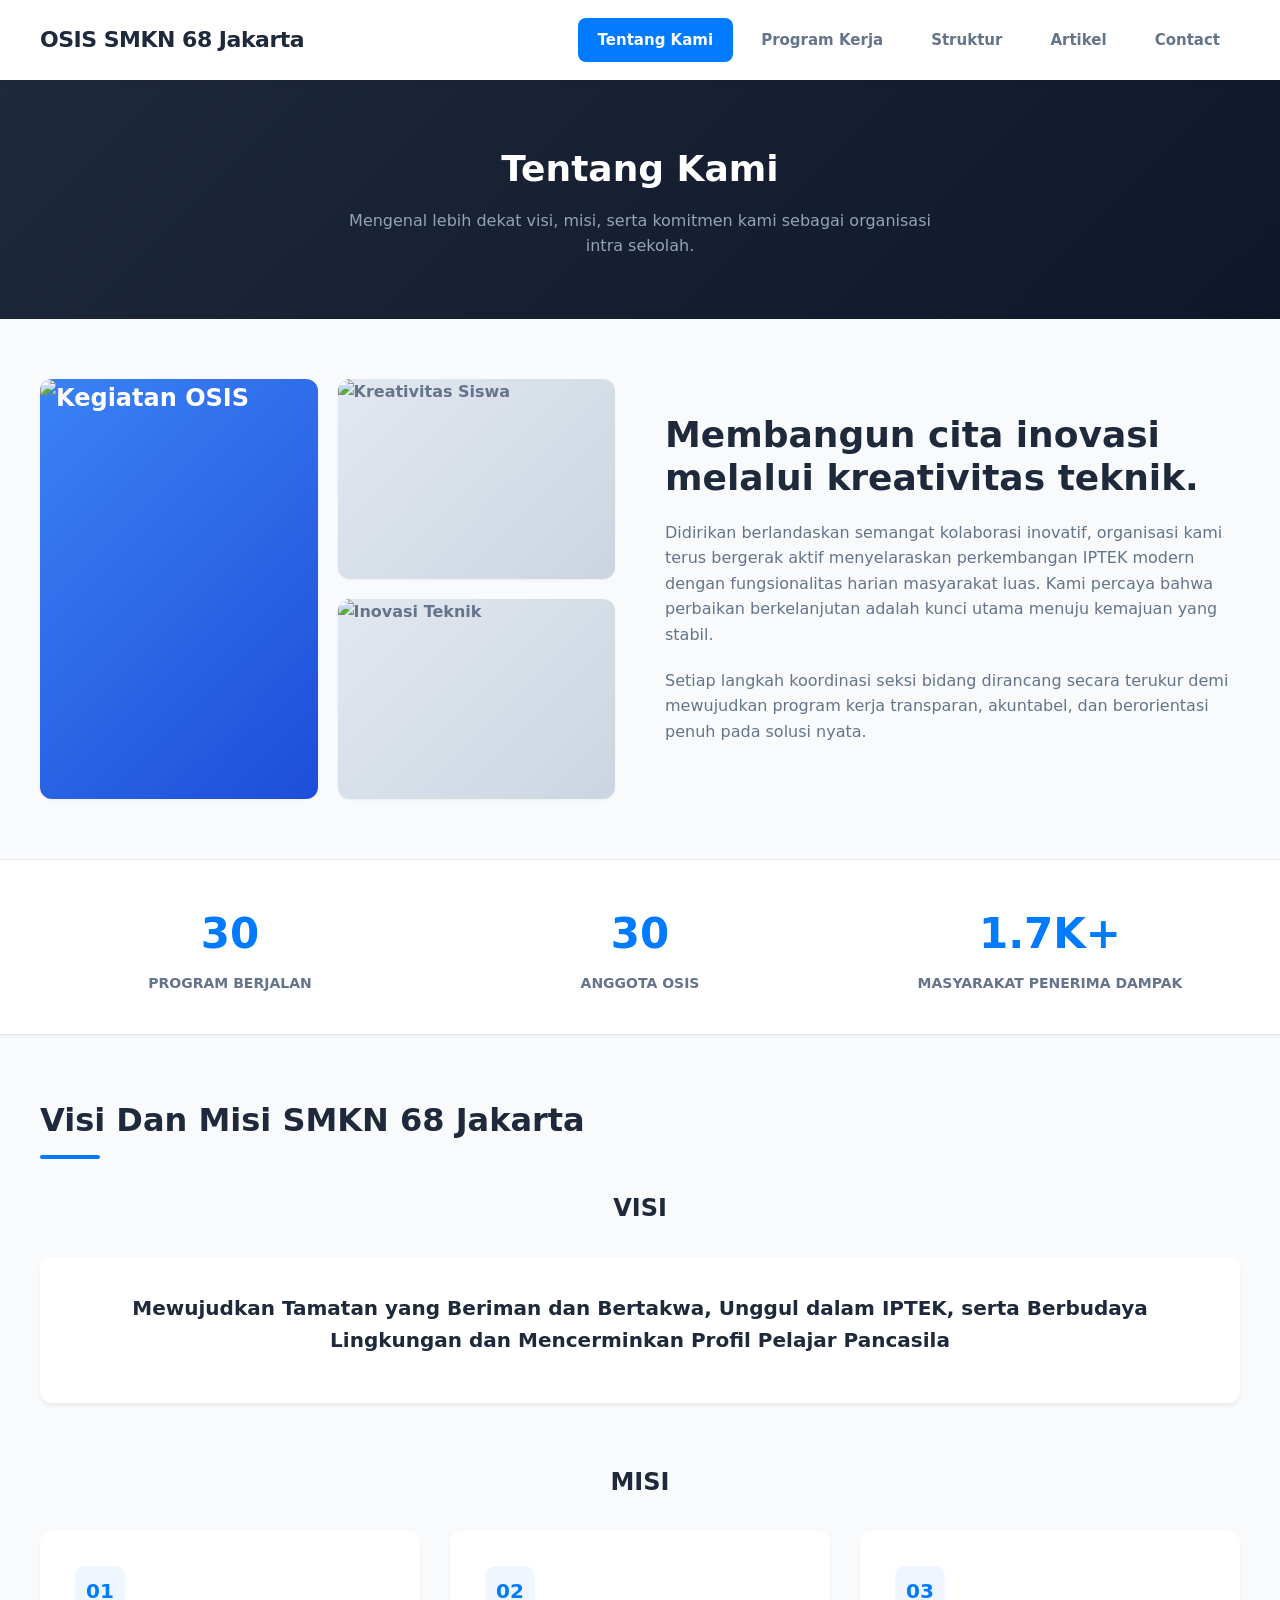
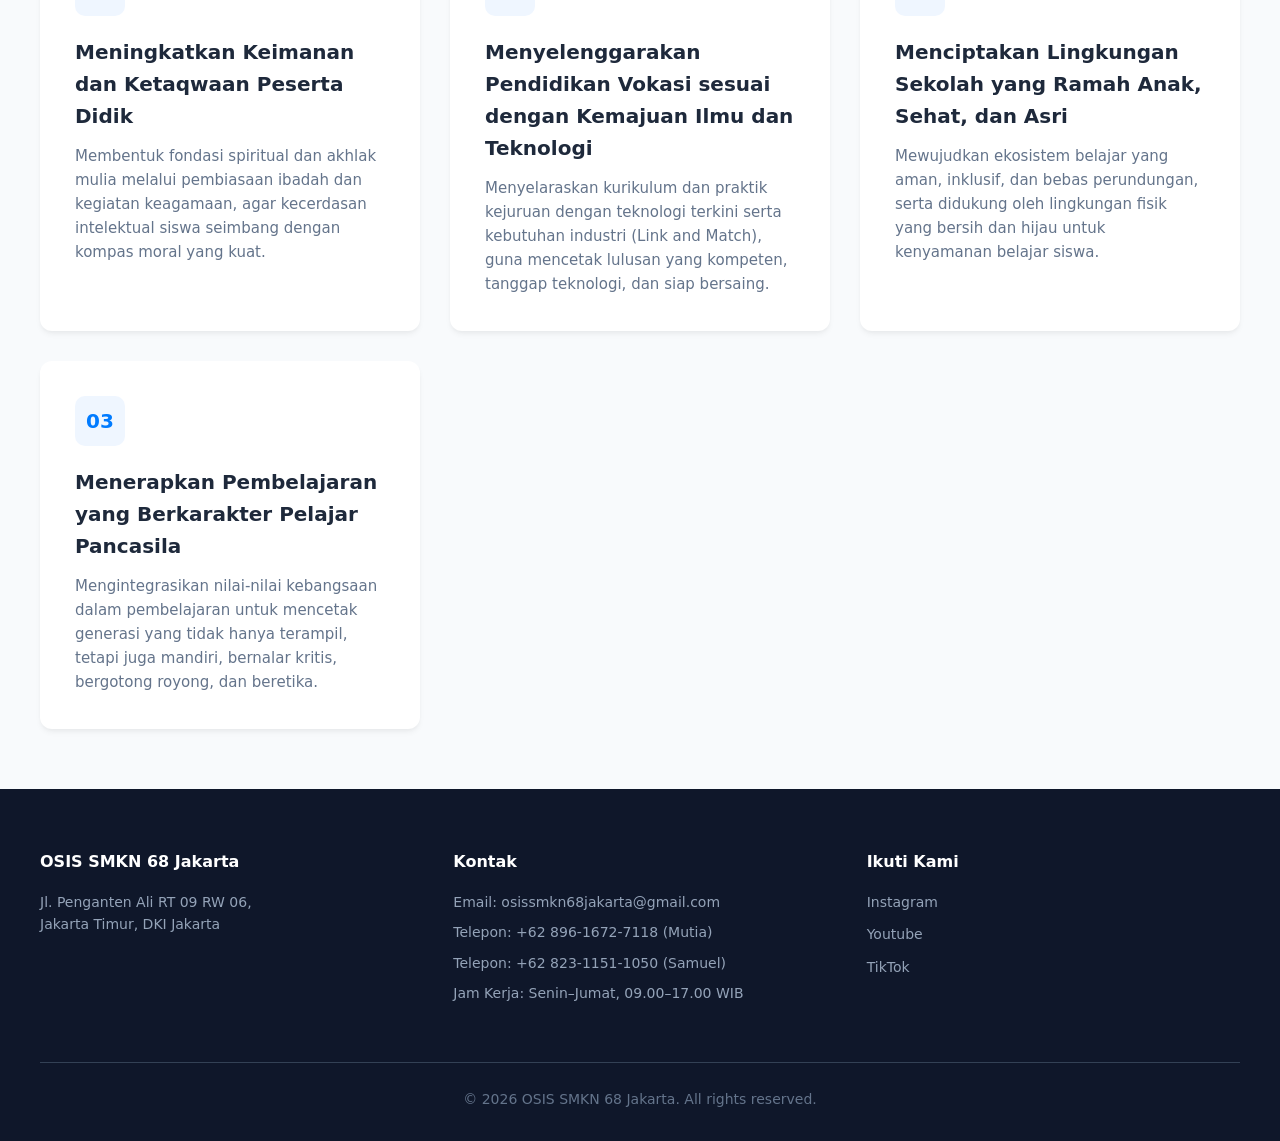
==== static/about.html @ 6176d489 "First commit of OSIS" ====
<!DOCTYPE html>
<html lang="id">
<head>
    <meta charset="UTF-8">
    <meta name="viewport" content="width=device-width, initial-scale=1.0">
    <title>Tentang Kami - OSIS SMKN 68 Jakarta</title>
    <link rel="icon" href="../img/icon.png">
    <link rel="stylesheet" href="../css/style.css">
</head>
<body>

    <div id="nav-placeholder"></div>

    <header class="subpage-banner">
        <h1>Tentang Kami</h1>
        <p>Mengenal lebih dekat visi, misi, serta komitmen kami sebagai organisasi intra sekolah.</p>
    </header>

    <section class="about-grid">
        <div class="about-graphics">
            <div class="graphic-box tall">
                <img src="https://github.com/lkssmkn68/website-osis-test/blob/main/img/covers/12ewqda.jpeg?raw=true" alt="Kegiatan OSIS">
            </div>
            <div class="graphic-box">
                <img src="https://github.com/lkssmkn68/website-osis-test/blob/main/img/covers/news3.jpg?raw=true" alt="Kreativitas Siswa">
            </div>
            <div class="graphic-box">
                <img src="https://github.com/lkssmkn68/website-osis-test/blob/main/img/covers/slad.jpeg?raw=true" alt="Inovasi Teknik">
            </div>
        </div>
        <div class="about-text-content">
            <h2>Membangun cita inovasi melalui kreativitas teknik.</h2>
            <p>Didirikan berlandaskan semangat kolaborasi inovatif, organisasi kami terus bergerak aktif menyelaraskan perkembangan IPTEK modern dengan fungsionalitas harian masyarakat luas. Kami percaya bahwa perbaikan berkelanjutan adalah kunci utama menuju kemajuan yang stabil.</p>
            <p>Setiap langkah koordinasi seksi bidang dirancang secara terukur demi mewujudkan program kerja transparan, akuntabel, dan berorientasi penuh pada solusi nyata.</p>
        </div>
    </section>

    <section class="stats-bar">
        <div class="stats-grid">
            <div class="stat-item">
                <h3>30</h3>
                <p>Program Berjalan</p>
            </div>
            <div class="stat-item">
                <h3>30</h3>
                <p>Anggota OSIS</p>
            </div>
            <div class="stat-item">
                <h3>1.7K+</h3>
                <p>Masyarakat penerima dampak</p>
            </div>
        </div>
    </section>

    <section class="pillars-section">
        <h2 class="section-title">Visi Dan Misi SMKN 68 Jakarta</h2>
        <h2 style="text-align: center;">VISI</h3>
            <div class="pillars-grid">
                <div class="pillar-card">
                    <h3 style="text-align: center;">Mewujudkan Tamatan yang Beriman dan Bertakwa, Unggul dalam IPTEK, serta Berbudaya Lingkungan dan Mencerminkan Profil Pelajar Pancasila</h3>
                </div>
            </div>

        <h2 style="text-align: center; margin-top: 5%;">MISI</h3>
        <div class="pillars-grid">
            <div class="pillar-card">
                <div class="pillar-icon">01</div>
                <h3>Meningkatkan Keimanan dan Ketaqwaan Peserta Didik</h3>
                <p>Membentuk fondasi spiritual dan akhlak mulia melalui pembiasaan ibadah dan kegiatan keagamaan, agar kecerdasan intelektual siswa seimbang dengan kompas moral yang kuat.</p>
            </div>
            <div class="pillar-card">
                <div class="pillar-icon">02</div>
                <h3>Menyelenggarakan Pendidikan Vokasi sesuai dengan Kemajuan Ilmu dan Teknologi</h3>
                <p>Menyelaraskan kurikulum dan praktik kejuruan dengan teknologi terkini serta kebutuhan industri (Link and Match), guna mencetak lulusan yang kompeten, tanggap teknologi, dan siap bersaing.</p>
            </div>
            <div class="pillar-card">
                <div class="pillar-icon">03</div>
                <h3>Menciptakan Lingkungan Sekolah yang Ramah Anak, Sehat, dan Asri</h3>
                <p>Mewujudkan ekosistem belajar yang aman, inklusif, dan bebas perundungan, serta didukung oleh lingkungan fisik yang bersih dan hijau untuk kenyamanan belajar siswa.</p>
            </div>
            <div class="pillar-card">
                <div class="pillar-icon">03</div>
                <h3>Menerapkan Pembelajaran yang Berkarakter Pelajar Pancasila</h3>
                <p>Mengintegrasikan nilai-nilai kebangsaan dalam pembelajaran untuk mencetak generasi yang tidak hanya terampil, tetapi juga mandiri, bernalar kritis, bergotong royong, dan beretika.</p>
            </div>
        </div>
    </section>

    <div id="footer-placeholder"></div>

    <script type="module" src="../js/app.js"></script>
</body>
</html>
---- css/style.css ----
/* ==========================================================================
   1. GLOBAL SYSTEM SETTINGS & VARIABLES
   ========================================================================== */
   :root {
    --primary: #007bff;
    --primary-hover: #0056b3;
    --bg-main: #f8fafc;
    --bg-card: #ffffff;
    --text-dark: #1e293b;
    --text-muted: #64748b;
    --text-light: #f1f5f9;
    --shadow-sm: 0 1px 3px rgba(0,0,0,0.05);
    --shadow-md: 0 4px 6px -1px rgba(0,0,0,0.05), 0 2px 4px -1px rgba(0,0,0,0.03);
    --shadow-lg: 0 10px 15px -3px rgba(0,0,0,0.07), 0 4px 6px -2px rgba(0,0,0,0.03);
    --radius: 12px;
    --transition: all 0.3s cubic-bezier(0.4, 0, 0.2, 1);
    --line-color: #cbd5e1;
}

* {
    margin: 0;
    padding: 0;
    box-sizing: border-box;
    font-family: 'Segoe UI', system-ui, -apple-system, sans-serif;
}

body {
    background-color: var(--bg-main);
    color: var(--text-dark);
    display: flex;
    flex-direction: column;
    min-height: 100vh;
    line-height: 1.6;
}

/* ==========================================================================
   2. NAVIGATION & FOOTER (shared components)
   ========================================================================== */
.topbar {
    display: flex;
    justify-content: space-between;
    align-items: center;
    background-color: var(--bg-card);
    padding: 18px 40px;
    box-shadow: var(--shadow-sm);
    position: sticky;
    top: 0;
    z-index: 100;
}

.logo a {
    font-size: 22px;
    font-weight: 800;
    color: var(--text-dark);
    text-decoration: none;
    letter-spacing: -0.5px;
}

.nav-links {
    display: flex;
    gap: 8px;
}

.nav-btn {
    background: none;
    border: none;
    padding: 10px 20px;
    font-size: 15px;
    font-weight: 600;
    color: var(--text-muted);
    cursor: pointer;
    border-radius: 8px;
    transition: var(--transition);
    text-decoration: none;
    display: inline-block;
}

.nav-btn:hover {
    background-color: #f1f5f9;
    color: var(--text-dark);
}

.nav-btn.active {
    background-color: var(--primary);
    color: #ffffff;
}

.site-footer {
    background-color: #0f172a;
    color: var(--text-light);
    padding: 60px 40px 30px;
    margin-top: auto;
}

.footer-content {
    display: grid;
    grid-template-columns: repeat(auto-fit, minmax(220px, 1fr));
    max-width: 1200px;
    margin: 0 auto;
    gap: 40px;
}

.footer-section h4 {
    margin-bottom: 16px;
    font-size: 16px;
    color: #ffffff;
    font-weight: 700;
}

.footer-section p {
    margin-bottom: 8px;
    font-size: 14px;
    color: #94a3b8;
    line-height: 1.6;
}

.footer-section.socials {
    display: flex;
    flex-direction: column;
}

.footer-section.socials a {
    color: #94a3b8;
    text-decoration: none;
    margin-bottom: 10px;
    font-size: 14px;
    transition: var(--transition);
}

.footer-section.socials a:hover {
    color: var(--primary);
    transform: translateX(4px);
}

.footer-bottom {
    text-align: center;
    margin-top: 50px;
    padding-top: 25px;
    border-top: 1px solid #334155;
    font-size: 14px;
    color: #64748b;
}

/* ==========================================================================
   3. SUBPAGE BANNER
   ========================================================================== */
.subpage-banner {
    background: linear-gradient(135deg, #1e293b 0%, #0f172a 100%);
    color: #ffffff;
    padding: 60px 40px;
    text-align: center;
}

.subpage-banner h1 {
    font-size: 36px;
    font-weight: 800;
    margin-bottom: 10px;
}

.subpage-banner p {
    color: #94a3b8;
    font-size: 16px;
    max-width: 600px;
    margin: 0 auto;
}

/* ==========================================================================
   4. HOME PAGE
   ========================================================================== */
.hero-container {
    position: relative;
    width: 100%;
    height: 65vh;
    min-height: 450px;
    overflow: hidden;
    display: flex;
    align-items: center;        /* vertical center */
    justify-content: flex-start; /* horizontal left */
}

.hero-slide {
    position: absolute;
    top: 0; left: 0;
    width: 100%; height: 100%;
    background-size: cover;
    background-position: center;
    opacity: 0;
    transition: opacity 1.2s ease-in-out;
    z-index: 1;
}

.hero-slide.active { opacity: 1; }

.hero-overlay {
    position: absolute;
    top: 0; left: 0; width: 100%; height: 100%;
    background: rgba(15, 23, 42, 0.6);
    z-index: 2;
}

.hero-content {
    position: relative;
    z-index: 3;
    color: #ffffff;
    max-width: 800px;
    padding: 0 60px;
    display: flex;
    flex-direction: column;
    align-items: flex-start;    /* children align left */
}

.hero-logo {
    position: absolute;
    right: 60px; /* Pushes the logo to the right edge */
    top: 50%; /* Pushes it down to the middle */
    transform: translateY(-50%); /* Ensures it is perfectly centered vertically */
    width: 120px; /* You can adjust this size */
    height: 120px;
    object-fit: contain;
    filter: drop-shadow(0 2px 8px rgba(0,0,0,0.4));
    z-index: 4; /* Keeps it above the slideshow overlay */
}

.hero-title { font-size: 52px; font-weight: 800; margin-bottom: 15px; line-height: 1.15; }
.hero-subtitle { font-size: 20px; color: #cbd5e1; }

.quote-section {
    max-width: 1000px;
    width: calc(100% - 40px);
    margin: 80px auto 40px auto;
    text-align: center;
}

.quote-tagline {
    display: block;
    font-size: 13px;
    font-weight: 700;
    text-transform: uppercase;
    color: var(--primary);
    letter-spacing: 2px;
    margin-bottom: 15px;
}

.quote-text {
    font-size: 32px;
    font-weight: 300;
    color: var(--text-dark);
    line-height: 1.4;
    font-style: italic;
}

.about-section {
    background-color: var(--bg-card);
    width: 100%;
    padding: 70px 40px;
    border-top: 1px solid #e2e8f0;
    border-bottom: 1px solid #e2e8f0;
    margin-bottom: 60px;
}

.about-container { max-width: 900px; margin: 0 auto; text-align: center; }
.about-container h2 { font-size: 32px; margin-bottom: 20px; font-weight: 800; }
.about-container p { font-size: 17px; color: var(--text-muted); line-height: 1.8; }

.news-section { max-width: 1200px; width: calc(100% - 40px); margin: 0 auto 80px auto; }

.section-title {
    font-size: 32px;
    font-weight: 800;
    margin-bottom: 30px;
    position: relative;
    padding-bottom: 12px;
}

.section-title::after {
    content: '';
    position: absolute;
    bottom: 0; left: 0;
    width: 60px; height: 4px;
    background-color: var(--primary);
    border-radius: 2px;
}

.news-grid {
    display: grid;
    grid-template-columns: repeat(auto-fit, minmax(300px, 1fr));
    gap: 30px;
}

.news-card {
    background-color: var(--bg-card);
    border-radius: var(--radius);
    overflow: hidden;
    box-shadow: var(--shadow-md);
    display: flex;
    flex-direction: column;
    transition: var(--transition);
    border: 1px solid #e2e8f0;
}

.news-card:hover { transform: translateY(-6px); box-shadow: var(--shadow-lg); }
.news-image-wrapper { width: 100%; height: 200px; overflow: hidden; background-color: #e2e8f0; }
.news-image { width: 100%; height: 100%; object-fit: cover; transition: transform 0.4s ease; }
.news-card:hover .news-image { transform: scale(1.05); }
.news-body { padding: 25px; display: flex; flex-direction: column; flex-grow: 1; }
.news-date { font-size: 12px; color: var(--text-muted); margin-bottom: 10px; font-weight: 700; text-transform: uppercase; }
.news-title { font-size: 18px; font-weight: 700; margin-bottom: 12px; line-height: 1.4; }
.news-excerpt { font-size: 14px; color: var(--text-muted); margin-bottom: 20px; }
.news-link { font-size: 14px; color: var(--primary); text-decoration: none; font-weight: 700; margin-top: auto; }
.news-link:hover { text-decoration: underline; }

/* ==========================================================================
   5. ABOUT PAGE
   ========================================================================== */
.about-grid {
    max-width: 1200px;
    width: calc(100% - 40px);
    margin: 60px auto;
    display: grid;
    grid-template-columns: 1fr 1fr;
    gap: 50px;
    align-items: center;
}

.about-graphics {
    display: grid;
    grid-template-columns: 1fr 1fr;
    gap: 20px;
}

.graphic-box {
    background: linear-gradient(135deg, #e2e8f0 0%, #cbd5e1 100%);
    height: 200px;
    border-radius: var(--radius);
    display: flex;
    align-items: center;
    justify-content: center;
    color: var(--text-muted);
    font-weight: 600;
    box-shadow: var(--shadow-sm);
    overflow: hidden; /* Tambahkan ini agar sudut gambar ikut membulat */
}

.graphic-box img {
    width: 100%;
    height: 100%;
    object-fit: cover; /* Membuat gambar memenuhi kotak dengan proporsional */
    display: block;
}

.graphic-box.tall { grid-row: span 2; height: 420px; background: linear-gradient(135deg, #3b82f6 0%, #1d4ed8 100%); color: #ffffff; font-size: 24px; }
.about-text-content h2 { font-size: 36px; font-weight: 800; margin-bottom: 20px; line-height: 1.2; }
.about-text-content p { color: var(--text-muted); margin-bottom: 20px; font-size: 16px; }

.stats-bar {
    background-color: var(--bg-card);
    padding: 40px;
    box-shadow: var(--shadow-sm);
    border-top: 1px solid #e2e8f0;
    border-bottom: 1px solid #e2e8f0;
}

.stats-grid {
    max-width: 1200px;
    margin: 0 auto;
    display: grid;
    grid-template-columns: repeat(auto-fit, minmax(200px, 1fr));
    gap: 30px;
    text-align: center;
}

.stat-item h3 { font-size: 42px; font-weight: 800; color: var(--primary); margin-bottom: 5px; }
.stat-item p { font-size: 14px; font-weight: 700; color: var(--text-muted); text-transform: uppercase; }

.pillars-section { max-width: 1200px; width: calc(100% - 40px); margin: 60px auto; }
.pillars-grid { display: grid; grid-template-columns: repeat(auto-fit, minmax(280px, 1fr)); gap: 30px; margin-top: 30px; }
.pillar-card { background: var(--bg-card); padding: 35px; border-radius: var(--radius); box-shadow: var(--shadow-md); transition: var(--transition); }
.pillar-card:hover { transform: translateY(-4px); box-shadow: var(--shadow-lg); }
.pillar-icon { width: 50px; height: 50px; background: #eff6ff; border-radius: 10px; margin-bottom: 20px; display: flex; align-items: center; justify-content: center; color: var(--primary); font-weight: 800; font-size: 20px; }
.pillar-card h3 { font-size: 20px; margin-bottom: 12px; font-weight: 700; }
.pillar-card p { color: var(--text-muted); font-size: 15px; }

/* ==========================================================================
   6. PROGRAM KERJA
   ========================================================================== */
.proker-container { max-width: 900px; width: calc(100% - 40px); margin: 60px auto; }
.sekbid-accordion { background: var(--bg-card); border-radius: var(--radius); box-shadow: var(--shadow-md); margin-bottom: 20px; overflow: hidden; border: 1px solid #e2e8f0; }

.accordion-toggle { display: none; }
.accordion-header {
    padding: 24px 30px;
    background: var(--bg-card);
    display: flex;
    justify-content: space-between;
    align-items: center;
    cursor: pointer;
    font-size: 18px;
    font-weight: 700;
    transition: var(--transition);
    user-select: none;
}

.accordion-header:hover { background-color: #f8fafc; }
.accordion-icon { width: 24px; height: 24px; display: flex; align-items: center; justify-content: center; font-weight: bold; color: var(--text-muted); transition: transform 0.3s ease; }
.accordion-content { max-height: 0; overflow: hidden; transition: max-height 0.4s cubic-bezier(0, 1, 0, 1); background-color: #f8fafc; padding: 0 30px; }
.accordion-toggle:checked ~ .accordion-content { max-height: 2000px; padding: 30px; border-top: 1px solid #e2e8f0; }
.accordion-toggle:checked ~ .accordion-header .accordion-icon { transform: rotate(135deg); color: var(--primary); }

.proker-item-card {
    background: var(--bg-card);
    padding: 25px;
    border-radius: 8px;
    margin-bottom: 20px;
    box-shadow: var(--shadow-sm);
    border-left: 4px solid var(--primary);
}

.proker-item-card:last-child { margin-bottom: 0; }
.proker-meta { display: flex; gap: 15px; margin-bottom: 10px; flex-wrap: wrap; }
.badge { background: #f1f5f9; color: var(--text-dark); padding: 4px 12px; border-radius: 20px; font-size: 12px; font-weight: 700; text-transform: uppercase; }
.badge.status-running { background: #dcfce7; color: #15803d; }
.proker-item-card h4 { font-size: 18px; margin-bottom: 10px; font-weight: 700; }
.proker-item-card p { color: var(--text-muted); font-size: 14px; }

/* ==========================================================================
   7. STRUKTUR ORGANISASI — Clean data-driven org chart
   ========================================================================== */
.structure-wrapper {
    max-width: 1400px;
    width: calc(100% - 40px);
    margin: 60px auto;
    overflow-x: auto;
}

.org-chart {
    display: flex;
    flex-direction: column;
    align-items: center;
    gap: 0;
    min-width: 900px;
}

/* Shared node appearance */
.org-node {
    background: var(--bg-card);
    border: 1px solid #e2e8f0;
    border-radius: 10px;
    padding: 16px 24px;
    text-align: center;
    box-shadow: var(--shadow-md);
    transition: var(--transition);
    min-width: 200px;
}

.org-node:hover {
    box-shadow: var(--shadow-lg);
    transform: translateY(-2px);
}

.org-node__name {
    font-size: 14px;
    font-weight: 700;
    color: var(--text-dark);
    margin-bottom: 4px;
}

.org-node__role {
    font-size: 12px;
    color: var(--text-muted);
}

/* Main nodes (spine) — slightly accented */
.org-node--main {
    border-top: 3px solid var(--primary);
    min-width: 240px;
}

/* Wing nodes (sekretaris / bendahara) */
.org-node--wing {
    background: #f0f7ff;
    border-color: #bfdbfe;
    min-width: 180px;
}

/* Sekbid leader nodes */
.org-node--sekbid {
    border-top: 3px solid #10b981;
    min-width: 170px;
    font-size: 13px;
}

/* Vertical spine column */
.org-col--spine {
    display: flex;
    flex-direction: column;
    align-items: center;
}

/* Connector line between nodes */
.org-connector {
    width: 2px;
    height: 30px;
    background: var(--line-color);
    margin: 0 auto;
}

/* Three-column mid row */
.org-row--mid {
    display: grid;
    grid-template-columns: 220px 1fr 220px;
    gap: 0 40px;
    align-items: start;
    width: 100%;
    position: relative;
    margin-top: 0;
}

/* Horizontal connector above mid-row (line from spine to wings) */
.org-row--mid::before {
    content: '';
    position: absolute;
    top: 0;
    left: 0; right: 0;
    height: 2px;
    background: var(--line-color);
    display: none; /* Handled via padding top of each col */
}

.org-col--wing {
    display: flex;
    flex-direction: column;
    align-items: center;
    gap: 16px;
    padding-top: 30px;
}

.org-col--center {
    display: flex;
    flex-direction: column;
    align-items: center;
}

/* Sekbid row — horizontal strip of columns */
.org-row--sekbid {
    display: flex;
    gap: 16px;
    justify-content: center;
    flex-wrap: wrap;
    width: 100%;
}

.org-col--sekbid {
    display: flex;
    flex-direction: column;
    align-items: center;
    gap: 12px;
    flex: 1;
    min-width: 150px;
    max-width: 200px;
}

/* Department card */
.org-dept {
    background: #f8fafc;
    border: 1px solid #e2e8f0;
    border-radius: 8px;
    padding: 12px 14px;
    text-align: center;
    width: 100%;
    font-size: 12px;
}

.org-dept__name {
    font-weight: 700;
    color: var(--text-dark);
    margin-bottom: 6px;
    font-size: 12px;
}

.org-dept__members {
    color: var(--text-muted);
    font-size: 11px;
    line-height: 1.6;
}

/* ==========================================================================
   8. CONTACTS PAGE
   ========================================================================== */
.contact-grid {
    max-width: 1200px;
    width: calc(100% - 40px);
    margin: 60px auto;
    display: grid;
    grid-template-columns: 1fr 1fr;
    gap: 40px;
}

.contact-info-panel { display: flex; flex-direction: column; gap: 30px; }
.info-card-modern { background: var(--bg-card); padding: 30px; border-radius: var(--radius); box-shadow: var(--shadow-md); border: 1px solid #e2e8f0; }
.info-card-modern h3 { font-size: 20px; margin-bottom: 20px; font-weight: 800; }
.info-row { display: flex; gap: 15px; margin-bottom: 15px; font-size: 15px; }
.info-row:last-child { margin-bottom: 0; }
.info-label { font-weight: 700; color: var(--text-dark); min-width: 100px; }
.info-val { color: var(--text-muted); }

.map-embed-container { background-color: #cbd5e1; height: 300px; border-radius: var(--radius); overflow: hidden; box-shadow: var(--shadow-md); }
.map-embed-container iframe { width: 100%; height: 100%; border: 0; }

.contact-form-panel { background: var(--bg-card); padding: 40px; border-radius: var(--radius); box-shadow: var(--shadow-md); border: 1px solid #e2e8f0; }
.contact-form-panel h3 { font-size: 22px; font-weight: 800; margin-bottom: 25px; }
.form-group { margin-bottom: 20px; }
.form-label { display: block; font-size: 14px; font-weight: 700; color: var(--text-dark); margin-bottom: 8px; }
.form-input { width: 100%; padding: 12px 16px; border: 1px solid #cbd5e1; border-radius: 8px; font-size: 15px; color: var(--text-dark); background-color: #f8fafc; transition: var(--transition); }
.form-input:focus { outline: none; border-color: var(--primary); background-color: #ffffff; box-shadow: 0 0 0 3px rgba(0,123,255,0.15); }
textarea.form-input { resize: vertical; min-height: 120px; }

.submit-btn { width: 100%; background-color: var(--primary); color: #ffffff; border: none; padding: 14px; font-size: 16px; font-weight: 700; border-radius: 8px; cursor: pointer; transition: var(--transition); }
.submit-btn:hover { background-color: var(--primary-hover); transform: translateY(-1px); box-shadow: var(--shadow-md); }

/* ==========================================================================
   9. ARTICLES LIST PAGE
   ========================================================================== */
.news-portal-layout {
    max-width: 1200px;
    width: calc(100% - 40px);
    margin: 50px auto;
    display: grid;
    grid-template-columns: 1fr 300px;
    gap: 40px;
    align-items: start;
}

.news-main-feed { display: flex; flex-direction: column; gap: 40px; }

.feed-subtitle {
    font-size: 22px;
    font-weight: 800;
    border-bottom: 2px solid #e2e8f0;
    padding-bottom: 10px;
    color: var(--text-dark);
}

.featured-news-hero-card {
    background-color: var(--bg-card);
    border-radius: var(--radius);
    overflow: hidden;
    box-shadow: var(--shadow-md);
    display: grid;
    grid-template-columns: 1.2fr 1fr;
    border: 1px solid #e2e8f0;
    transition: var(--transition);
}

.featured-news-hero-card:hover { box-shadow: var(--shadow-lg); transform: translateY(-3px); }

.featured-hero-img-box { width: 100%; height: 100%; min-height: 280px; overflow: hidden; }
.featured-hero-img-box img { width: 100%; height: 100%; object-fit: cover; transition: transform 0.4s ease; }
.featured-news-hero-card:hover .featured-hero-img-box img { transform: scale(1.04); }

.featured-hero-body { padding: 40px; display: flex; flex-direction: column; justify-content: center; }
.featured-hero-body h2 { font-size: 26px; font-weight: 800; margin: 12px 0; line-height: 1.3; color: var(--text-dark); }
.featured-hero-body p { color: var(--text-muted); font-size: 15px; margin-bottom: 25px; }

.featured-read-btn {
    background-color: var(--primary);
    color: #ffffff;
    text-decoration: none;
    padding: 10px 20px;
    font-weight: 700;
    border-radius: 6px;
    display: inline-block;
    transition: var(--transition);
    text-align: center;
    align-self: flex-start;
}
.featured-read-btn:hover { background-color: var(--primary-hover); }

/* Sidebar */
.news-sidebar { position: sticky; top: 100px; display: flex; flex-direction: column; gap: 25px; }
.sidebar-widget { background: var(--bg-card); padding: 22px; border-radius: var(--radius); box-shadow: var(--shadow-sm); border: 1px solid #e2e8f0; }
.sidebar-widget h3 { font-size: 16px; font-weight: 800; margin-bottom: 14px; padding-bottom: 8px; border-bottom: 2px solid #f1f5f9; }
.widget-list { list-style: none; }
.widget-list li { margin-bottom: 8px; }
.widget-list li:last-child { margin-bottom: 0; }
.widget-list li a { text-decoration: none; color: var(--text-muted); font-size: 14px; font-weight: 600; display: flex; justify-content: space-between; align-items: center; padding: 8px 10px; border-radius: 6px; transition: var(--transition); }
.widget-list li a:hover, .widget-list li a.active { background-color: #eff6ff; color: var(--primary); }
.widget-list li a span { background-color: #e2e8f0; padding: 2px 8px; border-radius: 12px; font-size: 11px; color: #333; }

/* ==========================================================================
   10. SINGLE ARTICLE READER
   ========================================================================== */
.single-reading-view { max-width: 860px; width: calc(100% - 40px); margin: 50px auto 80px; }
.reading-content-wrapper { background-color: var(--bg-card); padding: 60px; border-radius: var(--radius); box-shadow: var(--shadow-md); border: 1px solid #e2e8f0; }

.back-to-feed-link { color: var(--primary); font-size: 15px; font-weight: 700; text-decoration: none; display: inline-block; margin-bottom: 40px; transition: var(--transition); }
.back-to-feed-link:hover { transform: translateX(-4px); }

.article-header { margin-bottom: 40px; text-align: center; }
.article-category { display: inline-block; background-color: #e0f2fe; color: #0284c7; padding: 6px 14px; border-radius: 20px; font-size: 12px; font-weight: 700; margin-bottom: 20px; text-transform: uppercase; letter-spacing: 1px; }
.article-header h1 { font-size: 40px; font-weight: 800; line-height: 1.25; margin-bottom: 25px; color: var(--text-dark); }
.article-meta { display: flex; align-items: center; justify-content: center; gap: 15px; }
.author-avatar { width: 48px; height: 48px; border-radius: 50%; object-fit: cover; }
.meta-details { display: flex; flex-direction: column; text-align: left; }
.author-name { font-weight: 700; font-size: 15px; color: var(--text-dark); }
.publish-date { font-size: 13px; color: var(--text-muted); }

.article-featured-image { margin: 0 0 40px 0; }
.article-featured-image img { width: 100%; height: auto; max-height: 480px; object-fit: cover; border-radius: var(--radius); }
.article-featured-image figcaption, .article-inline-image figcaption { text-align: center; font-size: 13px; color: #64748b; margin-top: 10px; font-style: italic; }

.article-inline-image { margin: 36px 0; }
.article-inline-image img { width: 100%; height: auto; border-radius: var(--radius); display: block; }

/* Article body typography */
.article-content { max-width: 700px; margin: 0 auto; }
.article-content p:first-child { font-size: 19px; color: #334155; line-height: 1.8; font-weight: 500; }
.article-content h2 { font-size: 26px; font-weight: 800; margin: 40px 0 18px; color: var(--text-dark); line-height: 1.3; }
.article-content h3 { font-size: 20px; font-weight: 700; margin: 32px 0 14px; color: var(--text-dark); }
.article-content p { font-size: 17px; color: #334155; line-height: 1.85; margin-bottom: 22px; }
.article-content ul, .article-content ol { margin: 0 0 24px 28px; color: #334155; font-size: 17px; line-height: 1.85; }
.article-content li { margin-bottom: 10px; }
.article-content li strong { color: var(--text-dark); }
.article-content blockquote { border-left: 4px solid var(--primary); background-color: #f0f7ff; padding: 22px 28px; font-size: 19px; font-style: italic; color: #475569; margin: 36px 0; border-radius: 0 8px 8px 0; line-height: 1.6; }
.article-content hr { border: none; border-top: 2px solid #e2e8f0; margin: 40px 0; }
.article-content code { background: #f1f5f9; padding: 2px 6px; border-radius: 4px; font-size: 14px; font-family: 'Courier New', monospace; }

/* ==========================================================================
   11. RESPONSIVE
   ========================================================================== */
@media (max-width: 1024px) {
    .org-row--mid {
        grid-template-columns: 1fr;
    }
    .org-col--wing {
        flex-direction: row;
        flex-wrap: wrap;
        justify-content: center;
        padding-top: 0;
    }
    .org-row--sekbid {
        flex-wrap: wrap;
    }
}

@media (max-width: 968px) {
    .about-grid, .contact-grid { grid-template-columns: 1fr; gap: 40px; }
    .about-graphics { order: 2; }
    .featured-news-hero-card { grid-template-columns: 1fr; }
    .featured-hero-img-box { min-height: 220px; }
    .news-portal-layout { grid-template-columns: 1fr; }
    .news-sidebar { position: static; }
}

@media (max-width: 768px) {
    .topbar { flex-direction: column; align-items: flex-start; padding: 15px 20px; gap: 12px; }
    .nav-links {
        display: flex;
        flex-direction: row;
        flex-wrap: nowrap;
        overflow-x: auto;
        width: 100%;
        padding-bottom: 6px;
        -webkit-overflow-scrolling: touch;
        -ms-overflow-style: none;
        scrollbar-width: none;
    }
    .nav-links::-webkit-scrollbar { display: none; }
    .nav-btn { white-space: nowrap; flex-shrink: 0; padding: 8px 14px; font-size: 14px; }

    .hero-container { height: 50vh; min-height: 300px; }
    .hero-content { padding: 0 24px; }
    .hero-title { font-size: 32px; }
    .hero-subtitle { font-size: 16px; }
    .quote-text { font-size: 24px; }

    .structure-wrapper { padding: 10px; }
    .org-chart { min-width: auto; }
    .org-row--mid { grid-template-columns: 1fr; gap: 20px; }
    .org-row--sekbid { gap: 12px; }
    .org-col--sekbid { min-width: 130px; }

    .reading-content-wrapper { padding: 30px 20px; }
    .article-header h1 { font-size: 28px; }
    .article-content p:first-child { font-size: 17px; }
}
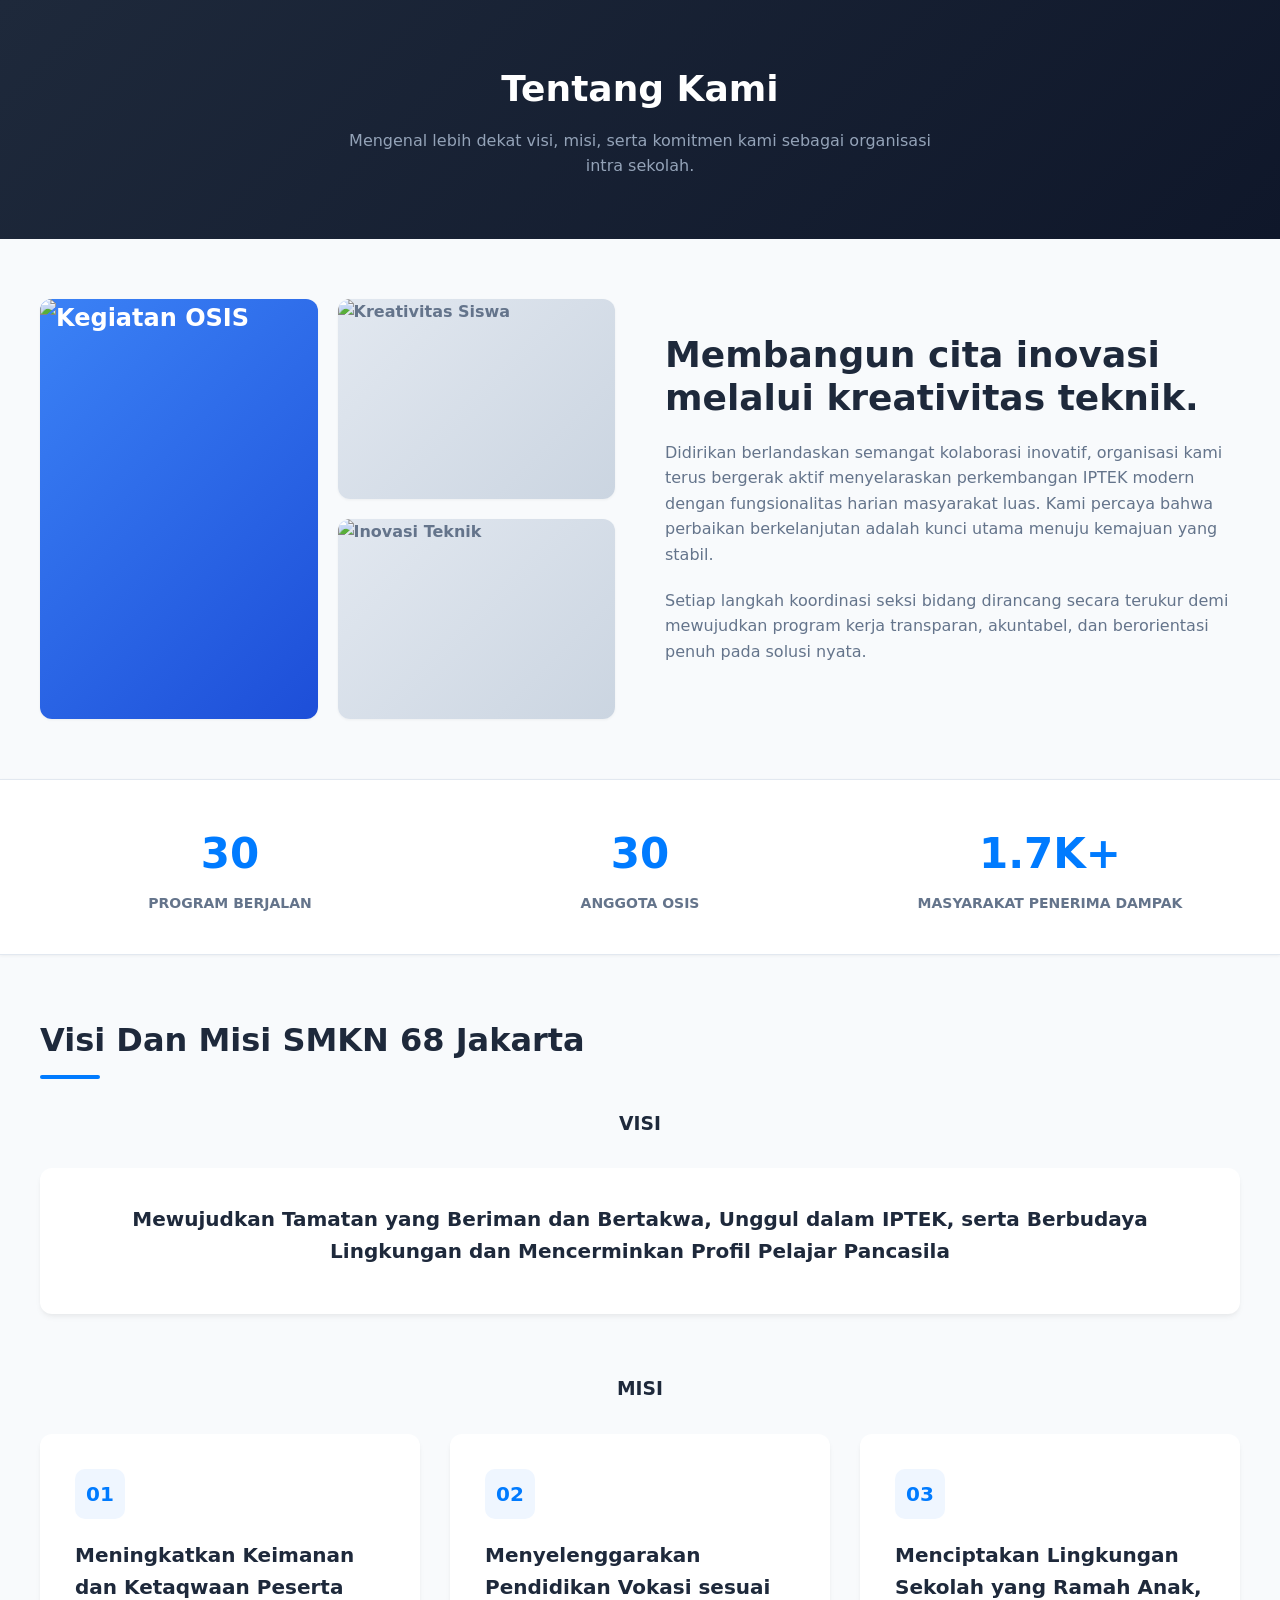
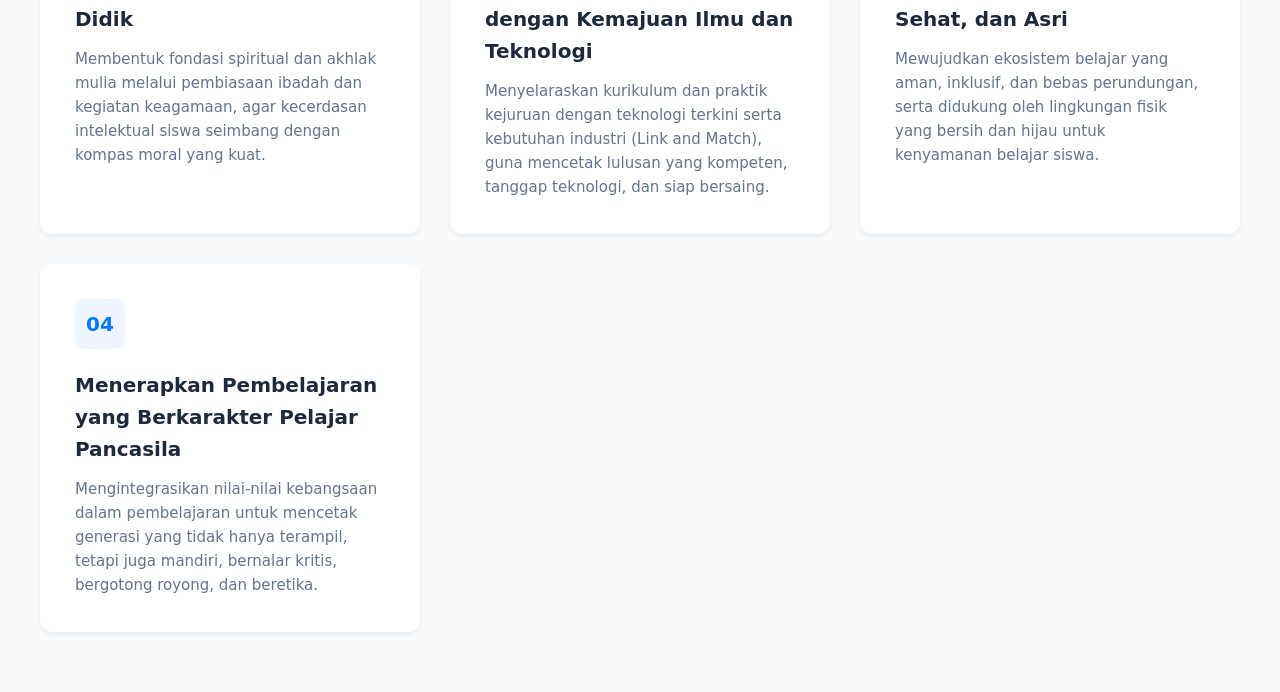
==== commit 19edb195: "Trying to fix...?" ====
--- a/static/about.html
+++ b/static/about.html
@@ -54,14 +54,15 @@
 
     <section class="pillars-section">
         <h2 class="section-title">Visi Dan Misi SMKN 68 Jakarta</h2>
-        <h2 style="text-align: center;">VISI</h3>
-            <div class="pillars-grid">
-                <div class="pillar-card">
-                    <h3 style="text-align: center;">Mewujudkan Tamatan yang Beriman dan Bertakwa, Unggul dalam IPTEK, serta Berbudaya Lingkungan dan Mencerminkan Profil Pelajar Pancasila</h3>
-                </div>
+
+        <h3 style="text-align: center;">VISI</h3>
+        <div class="pillars-grid">
+            <div class="pillar-card">
+                <h3 style="text-align: center;">Mewujudkan Tamatan yang Beriman dan Bertakwa, Unggul dalam IPTEK, serta Berbudaya Lingkungan dan Mencerminkan Profil Pelajar Pancasila</h3>
             </div>
+        </div>
 
-        <h2 style="text-align: center; margin-top: 5%;">MISI</h3>
+        <h3 style="text-align: center; margin-top: 5%;">MISI</h3>
         <div class="pillars-grid">
             <div class="pillar-card">
                 <div class="pillar-icon">01</div>
@@ -79,7 +80,7 @@
                 <p>Mewujudkan ekosistem belajar yang aman, inklusif, dan bebas perundungan, serta didukung oleh lingkungan fisik yang bersih dan hijau untuk kenyamanan belajar siswa.</p>
             </div>
             <div class="pillar-card">
-                <div class="pillar-icon">03</div>
+                <div class="pillar-icon">04</div>
                 <h3>Menerapkan Pembelajaran yang Berkarakter Pelajar Pancasila</h3>
                 <p>Mengintegrasikan nilai-nilai kebangsaan dalam pembelajaran untuk mencetak generasi yang tidak hanya terampil, tetapi juga mandiri, bernalar kritis, bergotong royong, dan beretika.</p>
             </div>
--- a/css/style.css
+++ b/css/style.css
@@ -1,6 +1,3 @@
-/* ==========================================================================
-   1. GLOBAL SYSTEM SETTINGS & VARIABLES
-   ========================================================================== */
    :root {
     --primary: #007bff;
     --primary-hover: #0056b3;
@@ -33,9 +30,6 @@
     line-height: 1.6;
 }
 
-/* ==========================================================================
-   2. NAVIGATION & FOOTER (shared components)
-   ========================================================================== */
 .topbar {
     display: flex;
     justify-content: space-between;
@@ -141,9 +135,6 @@
     color: #64748b;
 }
 
-/* ==========================================================================
-   3. SUBPAGE BANNER
-   ========================================================================== */
 .subpage-banner {
     background: linear-gradient(135deg, #1e293b 0%, #0f172a 100%);
     color: #ffffff;
@@ -164,9 +155,6 @@
     margin: 0 auto;
 }
 
-/* ==========================================================================
-   4. HOME PAGE
-   ========================================================================== */
 .hero-container {
     position: relative;
     width: 100%;
@@ -174,8 +162,8 @@
     min-height: 450px;
     overflow: hidden;
     display: flex;
-    align-items: center;        /* vertical center */
-    justify-content: flex-start; /* horizontal left */
+    align-items: center;
+    justify-content: flex-start;
 }
 
 .hero-slide {
@@ -206,19 +194,19 @@
     padding: 0 60px;
     display: flex;
     flex-direction: column;
-    align-items: flex-start;    /* children align left */
+    align-items: flex-start;
 }
 
 .hero-logo {
     position: absolute;
-    right: 60px; /* Pushes the logo to the right edge */
-    top: 50%; /* Pushes it down to the middle */
-    transform: translateY(-50%); /* Ensures it is perfectly centered vertically */
-    width: 120px; /* You can adjust this size */
+    right: 60px;
+    top: 50%;
+    transform: translateY(-50%);
+    width: 120px;
     height: 120px;
     object-fit: contain;
     filter: drop-shadow(0 2px 8px rgba(0,0,0,0.4));
-    z-index: 4; /* Keeps it above the slideshow overlay */
+    z-index: 4;
 }
 
 .hero-title { font-size: 52px; font-weight: 800; margin-bottom: 15px; line-height: 1.15; }
@@ -309,9 +297,6 @@
 .news-link { font-size: 14px; color: var(--primary); text-decoration: none; font-weight: 700; margin-top: auto; }
 .news-link:hover { text-decoration: underline; }
 
-/* ==========================================================================
-   5. ABOUT PAGE
-   ========================================================================== */
 .about-grid {
     max-width: 1200px;
     width: calc(100% - 40px);
@@ -338,13 +323,13 @@
     color: var(--text-muted);
     font-weight: 600;
     box-shadow: var(--shadow-sm);
-    overflow: hidden; /* Tambahkan ini agar sudut gambar ikut membulat */
+    overflow: hidden;
 }
 
 .graphic-box img {
     width: 100%;
     height: 100%;
-    object-fit: cover; /* Membuat gambar memenuhi kotak dengan proporsional */
+    object-fit: cover;
     display: block;
 }
 
@@ -380,9 +365,6 @@
 .pillar-card h3 { font-size: 20px; margin-bottom: 12px; font-weight: 700; }
 .pillar-card p { color: var(--text-muted); font-size: 15px; }
 
-/* ==========================================================================
-   6. PROGRAM KERJA
-   ========================================================================== */
 .proker-container { max-width: 900px; width: calc(100% - 40px); margin: 60px auto; }
 .sekbid-accordion { background: var(--bg-card); border-radius: var(--radius); box-shadow: var(--shadow-md); margin-bottom: 20px; overflow: hidden; border: 1px solid #e2e8f0; }
 
@@ -422,9 +404,6 @@
 .proker-item-card h4 { font-size: 18px; margin-bottom: 10px; font-weight: 700; }
 .proker-item-card p { color: var(--text-muted); font-size: 14px; }
 
-/* ==========================================================================
-   7. STRUKTUR ORGANISASI — Clean data-driven org chart
-   ========================================================================== */
 .structure-wrapper {
     max-width: 1400px;
     width: calc(100% - 40px);
@@ -440,7 +419,6 @@
     min-width: 900px;
 }
 
-/* Shared node appearance */
 .org-node {
     background: var(--bg-card);
     border: 1px solid #e2e8f0;
@@ -469,34 +447,29 @@
     color: var(--text-muted);
 }
 
-/* Main nodes (spine) — slightly accented */
 .org-node--main {
     border-top: 3px solid var(--primary);
     min-width: 240px;
 }
 
-/* Wing nodes (sekretaris / bendahara) */
 .org-node--wing {
     background: #f0f7ff;
     border-color: #bfdbfe;
     min-width: 180px;
 }
 
-/* Sekbid leader nodes */
 .org-node--sekbid {
     border-top: 3px solid #10b981;
     min-width: 170px;
     font-size: 13px;
 }
 
-/* Vertical spine column */
 .org-col--spine {
     display: flex;
     flex-direction: column;
     align-items: center;
 }
 
-/* Connector line between nodes */
 .org-connector {
     width: 2px;
     height: 30px;
@@ -504,7 +477,6 @@
     margin: 0 auto;
 }
 
-/* Three-column mid row */
 .org-row--mid {
     display: grid;
     grid-template-columns: 220px 1fr 220px;
@@ -515,7 +487,6 @@
     margin-top: 0;
 }
 
-/* Horizontal connector above mid-row (line from spine to wings) */
 .org-row--mid::before {
     content: '';
     position: absolute;
@@ -523,7 +494,7 @@
     left: 0; right: 0;
     height: 2px;
     background: var(--line-color);
-    display: none; /* Handled via padding top of each col */
+    display: none;
 }
 
 .org-col--wing {
@@ -540,7 +511,6 @@
     align-items: center;
 }
 
-/* Sekbid row — horizontal strip of columns */
 .org-row--sekbid {
     display: flex;
     gap: 16px;
@@ -559,7 +529,6 @@
     max-width: 200px;
 }
 
-/* Department card */
 .org-dept {
     background: #f8fafc;
     border: 1px solid #e2e8f0;
@@ -583,9 +552,6 @@
     line-height: 1.6;
 }
 
-/* ==========================================================================
-   8. CONTACTS PAGE
-   ========================================================================== */
 .contact-grid {
     max-width: 1200px;
     width: calc(100% - 40px);
@@ -617,9 +583,6 @@
 .submit-btn { width: 100%; background-color: var(--primary); color: #ffffff; border: none; padding: 14px; font-size: 16px; font-weight: 700; border-radius: 8px; cursor: pointer; transition: var(--transition); }
 .submit-btn:hover { background-color: var(--primary-hover); transform: translateY(-1px); box-shadow: var(--shadow-md); }
 
-/* ==========================================================================
-   9. ARTICLES LIST PAGE
-   ========================================================================== */
 .news-portal-layout {
     max-width: 1200px;
     width: calc(100% - 40px);
@@ -675,7 +638,6 @@
 }
 .featured-read-btn:hover { background-color: var(--primary-hover); }
 
-/* Sidebar */
 .news-sidebar { position: sticky; top: 100px; display: flex; flex-direction: column; gap: 25px; }
 .sidebar-widget { background: var(--bg-card); padding: 22px; border-radius: var(--radius); box-shadow: var(--shadow-sm); border: 1px solid #e2e8f0; }
 .sidebar-widget h3 { font-size: 16px; font-weight: 800; margin-bottom: 14px; padding-bottom: 8px; border-bottom: 2px solid #f1f5f9; }
@@ -686,9 +648,6 @@
 .widget-list li a:hover, .widget-list li a.active { background-color: #eff6ff; color: var(--primary); }
 .widget-list li a span { background-color: #e2e8f0; padding: 2px 8px; border-radius: 12px; font-size: 11px; color: #333; }
 
-/* ==========================================================================
-   10. SINGLE ARTICLE READER
-   ========================================================================== */
 .single-reading-view { max-width: 860px; width: calc(100% - 40px); margin: 50px auto 80px; }
 .reading-content-wrapper { background-color: var(--bg-card); padding: 60px; border-radius: var(--radius); box-shadow: var(--shadow-md); border: 1px solid #e2e8f0; }
 
@@ -711,7 +670,6 @@
 .article-inline-image { margin: 36px 0; }
 .article-inline-image img { width: 100%; height: auto; border-radius: var(--radius); display: block; }
 
-/* Article body typography */
 .article-content { max-width: 700px; margin: 0 auto; }
 .article-content p:first-child { font-size: 19px; color: #334155; line-height: 1.8; font-weight: 500; }
 .article-content h2 { font-size: 26px; font-weight: 800; margin: 40px 0 18px; color: var(--text-dark); line-height: 1.3; }
@@ -724,9 +682,6 @@
 .article-content hr { border: none; border-top: 2px solid #e2e8f0; margin: 40px 0; }
 .article-content code { background: #f1f5f9; padding: 2px 6px; border-radius: 4px; font-size: 14px; font-family: 'Courier New', monospace; }
 
-/* ==========================================================================
-   11. RESPONSIVE
-   ========================================================================== */
 @media (max-width: 1024px) {
     .org-row--mid {
         grid-template-columns: 1fr;
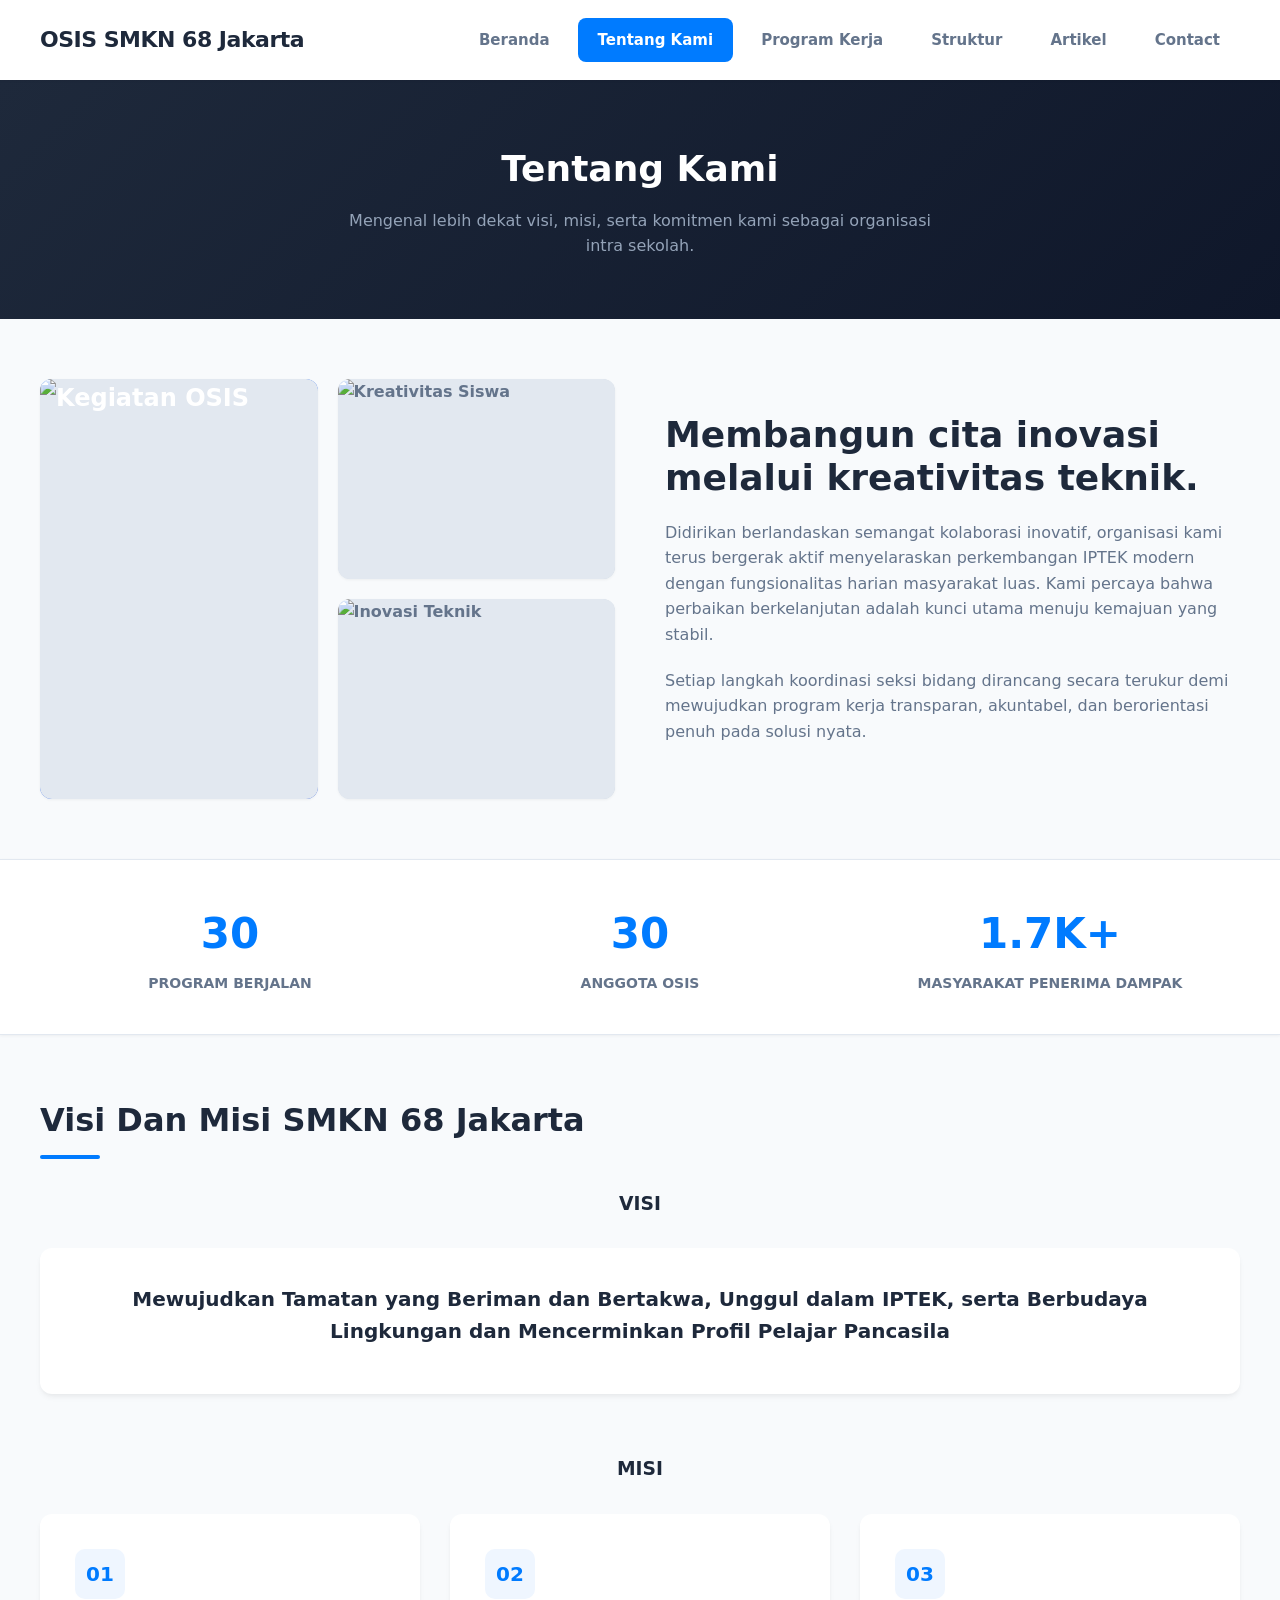
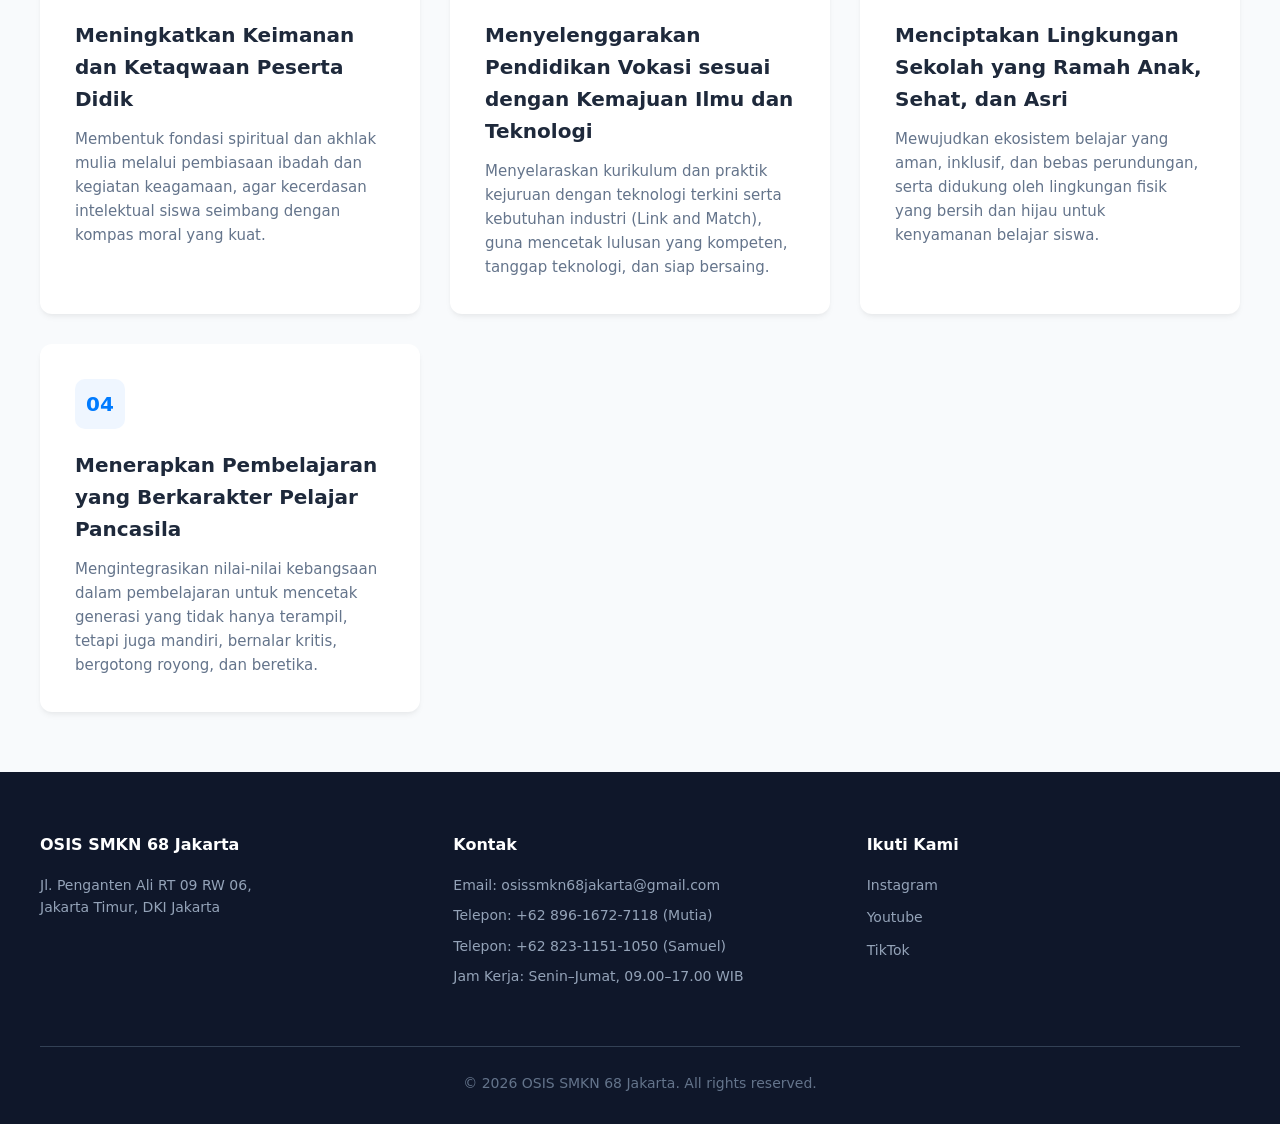
==== commit ecfafd77: "Cool Changes" ====
--- a/static/about.html
+++ b/static/about.html
@@ -8,6 +8,11 @@
     <link rel="stylesheet" href="../css/style.css">
 </head>
 <body>
+    <div id="preloader" aria-hidden="true">
+        <div class="preloader-content">
+          <img src="img/icon.png" alt="OSIS SMKN 68 Jakarta" class="preloader-logo" width="120" height="120">
+        </div>
+      </div>
 
     <div id="nav-placeholder"></div>
 
--- a/css/style.css
+++ b/css/style.css
@@ -30,6 +30,12 @@
     line-height: 1.6;
 }
 
+img {
+    max-width: 100%;
+    height: auto;
+    display: block;
+}
+
 .topbar {
     display: flex;
     justify-content: space-between;
@@ -40,6 +46,13 @@
     position: sticky;
     top: 0;
     z-index: 100;
+    transition: opacity 0.3s ease, transform 0.3s ease; /* ✅ Added */
+}
+
+.topbar--scrolled {
+    opacity: 0;
+    transform: translateY(-100%);
+    pointer-events: none; /* Prevents blocking clicks when hidden */
 }
 
 .logo a {
@@ -665,6 +678,12 @@
 
 .article-featured-image { margin: 0 0 40px 0; }
 .article-featured-image img { width: 100%; height: auto; max-height: 480px; object-fit: cover; border-radius: var(--radius); }
+.article-featured-image img,
+.graphic-box img {
+    aspect-ratio: 16 / 10; /* Adjust to match your image ratios */
+    background-color: #e2e8f0; /* Placeholder color while loading */
+    object-fit: cover;
+}
 .article-featured-image figcaption, .article-inline-image figcaption { text-align: center; font-size: 13px; color: #64748b; margin-top: 10px; font-style: italic; }
 
 .article-inline-image { margin: 36px 0; }
@@ -707,7 +726,18 @@
 }
 
 @media (max-width: 768px) {
-    .topbar { flex-direction: column; align-items: flex-start; padding: 15px 20px; gap: 12px; }
+    .topbar {
+        flex-direction: column;
+        align-items: center; /* ✅ Changed from flex-start to center */
+        justify-content: center;
+        padding: 15px 20px;
+        gap: 12px;
+        text-align: center;
+    }
+    .topbar .logo {
+        width: 100%;
+        text-align: center; /* ✅ Ensures logo text stays centered */
+    }
     .nav-links {
         display: flex;
         flex-direction: row;
@@ -718,6 +748,7 @@
         -webkit-overflow-scrolling: touch;
         -ms-overflow-style: none;
         scrollbar-width: none;
+        justify-content: flex-start; /* Keep buttons left-aligned for easy scrolling */
     }
     .nav-links::-webkit-scrollbar { display: none; }
     .nav-btn { white-space: nowrap; flex-shrink: 0; padding: 8px 14px; font-size: 14px; }
@@ -738,3 +769,50 @@
     .article-header h1 { font-size: 28px; }
     .article-content p:first-child { font-size: 17px; }
 }
+
+#preloader {
+    position: fixed;
+    top: 0; left: 0;
+    width: 100%; height: 100%;
+    background: #ffffff;
+    display: flex;
+    align-items: center;
+    justify-content: center;
+    z-index: 9999;
+    transition: opacity 0.4s ease, visibility 0.4s ease;
+    visibility: visible;
+    opacity: 1;
+  }
+  
+  #preloader.hidden {
+    opacity: 0;
+    visibility: hidden;
+    pointer-events: none;
+  }
+  
+  .preloader-content {
+    text-align: center;
+    animation: pulse 1.8s ease-in-out infinite;
+  }
+  
+  .preloader-logo {
+    width: 120px;
+    height: 120px;
+    object-fit: contain;
+    /* Optional: subtle bounce */
+    animation: float 2.5s ease-in-out infinite;
+  }
+  
+  @keyframes pulse {
+    0%, 100% { transform: scale(1); opacity: 1; }
+    50% { transform: scale(1.03); opacity: 0.95; }
+  }
+  
+  @keyframes float {
+    0%, 100% { transform: translateY(0); }
+    50% { transform: translateY(-8px); }
+  }
+  
+  body.preloader-active {
+    overflow: hidden;
+  }
